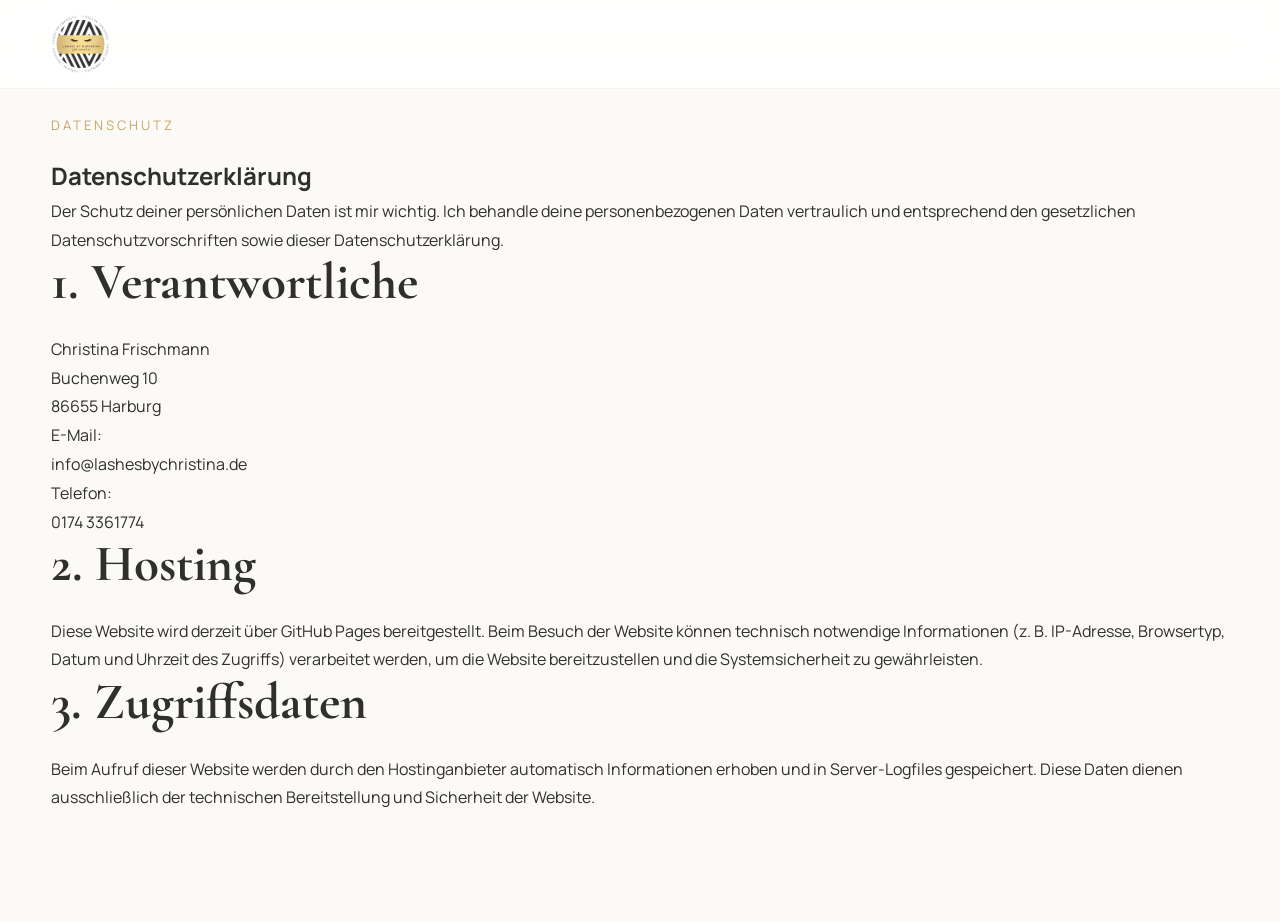
==== datenschutz.html @ be959b38 "Create datenschutz.html" ====
<!DOCTYPE html>
<html lang="de">

<head>

<meta charset="UTF-8">
<meta name="viewport" content="width=device-width, initial-scale=1">

<title>Datenschutzerklärung | Lashes by Christina</title>

<link rel="preconnect" href="https://fonts.googleapis.com">
<link rel="preconnect" href="https://fonts.gstatic.com" crossorigin>

<link href="https://fonts.googleapis.com/css2?family=Cormorant+Garamond:wght@500;600;700&family=Manrope:wght@300;400;500;600&display=swap" rel="stylesheet">

<link rel="stylesheet" href="style.css">

</head>

<body>

<header>

<div class="container">

<a href="index.html" class="logo">

<img src="Beige Minimalist Aesthetic Beauty Salon Price List Instagram Post - 2.png"
alt="Lashes by Christina"
class="logo-image">

</a>

</div>

</header>

<main>

<section>

<div class="container">

<span class="section-label">

Datenschutz

</span>

<h1>

Datenschutzerklärung

</h1>

<p>

Der Schutz deiner persönlichen Daten ist mir wichtig. Ich behandle deine personenbezogenen Daten vertraulich und entsprechend den gesetzlichen Datenschutzvorschriften sowie dieser Datenschutzerklärung.

</p>

<h2>

1. Verantwortliche

</h2>

<p>

Christina Frischmann<br>
Buchenweg 10<br>
86655 Harburg

</p>

<p>

E-Mail:<br>

info@lashesbychristina.de

</p>

<p>

Telefon:<br>

0174 3361774

</p>

<h2>

2. Hosting

</h2>

<p>

Diese Website wird derzeit über GitHub Pages bereitgestellt. Beim Besuch der Website können technisch notwendige Informationen (z. B. IP-Adresse, Browsertyp, Datum und Uhrzeit des Zugriffs) verarbeitet werden, um die Website bereitzustellen und die Systemsicherheit zu gewährleisten.

</p>

<h2>

3. Zugriffsdaten

</h2>

<p>

Beim Aufruf dieser Website werden durch den Hostinganbieter automatisch Informationen erhoben und in Server-Logfiles gespeichert. Diese Daten dienen ausschließlich der technischen Bereitstellung und Sicherheit der Website.

</p>
---- style.css ----
/* ==========================================================
   LASHES BY CHRISTINA
   STYLE.CSS
   TEIL 1
========================================================== */

/* ==========================================================
   VARIABLEN
========================================================== */

:root{

    --bg:#fcfaf7;
    --white:#ffffff;

    --text:#2f2f2f;
    --text-light:#6d6d6d;

    --gold:#c6a56a;
    --gold-dark:#b69158;

    --shadow:0 20px 60px rgba(0,0,0,.08);

    --radius:28px;

    --transition:.35s ease;

    --container:1200px;

}

/* ==========================================================
   RESET
========================================================== */

*{

    margin:0;
    padding:0;
    box-sizing:border-box;

}

html{

    scroll-behavior:smooth;
    scroll-padding-top:95px;

}

body{

    font-family:"Manrope",sans-serif;

    background:var(--bg);

    color:var(--text);

    line-height:1.8;

    overflow-x:hidden;

}

img{

    display:block;

    width:100%;

    height:auto;

}

a{

    color:inherit;

    text-decoration:none;

}

ul{

    list-style:none;

}

.container{

    width:min(92%,var(--container));

    margin:auto;

}

/* ==========================================================
   HEADER
========================================================== */

header{

    position:fixed;

    top:0;
    left:0;

    width:100%;

    z-index:1000;

    background:rgba(255,255,255,.88);

    backdrop-filter:blur(18px);

    border-bottom:1px solid rgba(198,165,106,.15);

    transition:.35s;

}

header .container{

    min-height:88px;

    display:flex;

    justify-content:space-between;

    align-items:center;

}

/* ==========================================================
   LOGO
========================================================== */

.logo-image{

    height:74px;

    width:auto;

}

/* ==========================================================
   NAVIGATION
========================================================== */

nav ul{

    display:flex;

    gap:38px;

}

nav a{

    position:relative;

    font-weight:600;

    transition:.3s;

}

nav a:hover{

    color:var(--gold);

}

nav a::after{

    content:"";

    position:absolute;

    left:0;
    bottom:-8px;

    width:0;

    height:2px;

    background:var(--gold);

    transition:.3s;

}

nav a:hover::after{

    width:100%;

}

/* ==========================================================
   BUTTONS
========================================================== */

.button{

    display:inline-flex;

    justify-content:center;

    align-items:center;

    padding:16px 34px;

    border-radius:999px;

    background:linear-gradient(135deg,#d8ba86,#b98d4c);

    color:#fff;

    font-weight:600;

    transition:.35s;

    box-shadow:0 16px 35px rgba(198,165,106,.28);

}

.button:hover{

    transform:translateY(-3px);

    box-shadow:0 24px 40px rgba(198,165,106,.35);

}

.button-outline{

    display:inline-flex;

    justify-content:center;

    align-items:center;

    padding:16px 34px;

    border-radius:999px;

    border:2px solid var(--gold);

    color:var(--gold);

    font-weight:600;

    transition:.35s;

}

.button-outline:hover{

    background:var(--gold);

    color:#fff;

}

/* ==========================================================
   HERO
========================================================== */

.hero{

    position:relative;

    min-height:100vh;

    display:flex;

    align-items:center;

    background-image:url("E719285A-399B-450E-A9A4-C8543CA5FE6A.jpeg");

    background-size:cover;

    background-position:center;

    background-repeat:no-repeat;

}

.hero-overlay{

    position:absolute;

    inset:0;

    background:linear-gradient(

        90deg,

        rgba(252,250,247,.82) 0%,

        rgba(252,250,247,.62) 40%,

        rgba(252,250,247,.28) 100%

    );

}

.hero-content{

    position:relative;

    z-index:2;

    max-width:650px;

    padding-top:120px;

}

.hero-subtitle{

    display:inline-block;

    margin-bottom:18px;

    color:var(--gold);

    letter-spacing:3px;

    text-transform:uppercase;

    font-size:.82rem;

}

.hero h1{

    font-family:"Cormorant Garamond",serif;

    font-size:clamp(3.5rem,7vw,5.2rem);

    line-height:1.02;

    margin-bottom:30px;

    color:#2f2f2f;

}

.hero-text{

    max-width:560px;

    font-size:1.15rem;

    color:#555;

    margin-bottom:42px;

}
/* ==========================================================
   ALLGEMEINE BEREICHE
========================================================== */

section{

    padding:110px 0;

}

.section-label{

    display:inline-block;

    margin-bottom:16px;

    color:var(--gold);

    text-transform:uppercase;

    letter-spacing:3px;

    font-size:.82rem;

}

section h2{

    font-family:"Cormorant Garamond",serif;

    font-size:clamp(2.4rem,4vw,3.4rem);

    line-height:1.1;

    margin-bottom:24px;

    color:#2f2f2f;

}

.section-intro{

    max-width:720px;

    margin-bottom:60px;

    color:var(--text-light);

    font-size:1.05rem;

}

/* ==========================================================
   STUDIO
========================================================== */

.about{

    background:#ffffff;

}

.about-grid{

    display:grid;

    grid-template-columns:1fr 1fr;

    gap:80px;

    align-items:center;

}

.about-image{

    overflow:hidden;

    border-radius:32px;

    box-shadow:var(--shadow);

}

.about-image img{

    transition:.7s ease;

}

.about-image:hover img{

    transform:scale(1.04);

}

.about-text p{

    margin-bottom:22px;

    color:var(--text-light);

    font-size:1.05rem;

}

.about .button{

    margin-top:18px;

}

/* ==========================================================
   VORTEILE
========================================================== */

.features{

    background:var(--bg);

}

.feature-grid{

    display:grid;

    grid-template-columns:repeat(4,1fr);

    gap:28px;

    margin-top:60px;

}

.feature-card{

    background:#fff;

    padding:38px 30px;

    border-radius:26px;

    box-shadow:var(--shadow);

    transition:var(--transition);

    border:1px solid transparent;

}

.feature-card:hover{

    transform:translateY(-8px);

    border-color:rgba(198,165,106,.35);

}

.feature-card h3{

    font-family:"Cormorant Garamond",serif;

    font-size:1.8rem;

    margin-bottom:18px;

}

.feature-card p{

    color:var(--text-light);

}

/* ==========================================================
   GALERIE
========================================================== */

.gallery{

    background:#ffffff;

}

.gallery-grid{

    display:grid;

    grid-template-columns:repeat(auto-fit,minmax(300px,1fr));

    gap:26px;

    margin-top:60px;

}

.gallery-item{

    overflow:hidden;

    border-radius:28px;

    box-shadow:var(--shadow);

}

.gallery-item img{

    aspect-ratio:4/5;

    object-fit:cover;

    transition:.7s ease;

}

.gallery-item:hover img{

    transform:scale(1.05);

}
/* ==========================================================
   PREISE
========================================================== */

.prices{

    background:var(--bg);

}

.price-grid{

    display:grid;

    grid-template-columns:repeat(3,1fr);

    gap:30px;

    margin-top:60px;

}

.price-card{

    background:#fff;

    padding:50px 35px;

    border-radius:28px;

    box-shadow:var(--shadow);

    border:1px solid rgba(198,165,106,.15);

    transition:var(--transition);

    text-align:center;

}

.price-card:hover{

    transform:translateY(-8px);

    border-color:rgba(198,165,106,.35);

}

.price-card h3{

    font-family:"Cormorant Garamond",serif;

    font-size:2rem;

    margin-bottom:18px;

}

.price{

    font-size:3rem;

    color:var(--gold);

    font-weight:700;

    margin-bottom:20px;

}

.price-card p{

    color:var(--text-light);

}

.price-note{

    text-align:center;

    margin-top:40px;

    color:var(--text-light);

}

/* ==========================================================
   BEWERTUNGEN
========================================================== */

.reviews{

    background:#fff;

}

.review-preview{

    max-width:760px;

    margin:60px auto 0;

    padding:60px;

    background:var(--bg);

    border-radius:30px;

    text-align:center;

    box-shadow:var(--shadow);

}

.stars{

    font-size:2rem;

    letter-spacing:6px;

    margin-bottom:24px;

}

.review-preview p{

    color:var(--text-light);

    margin-bottom:35px;

}

/* ==========================================================
   KONTAKT
========================================================== */

.contact{

    background:linear-gradient(

        180deg,

        #fcfaf7 0%,

        #ffffff 100%

    );

}

.contact-grid{

    display:grid;

    grid-template-columns:1fr 1fr;

    gap:80px;

    align-items:center;

}

.contact-card{

    background:#fff;

    padding:48px;

    border-radius:30px;

    box-shadow:var(--shadow);

}

.contact-card p{

    color:var(--text-light);

}

.contact-info{

    display:flex;

    flex-direction:column;

    gap:18px;

    margin:35px 0;

}

.contact-image{

    overflow:hidden;

    border-radius:30px;

    box-shadow:var(--shadow);

}

.contact-image img{

    transition:.7s ease;

}

.contact-image:hover img{

    transform:scale(1.04);

}

/* ==========================================================
   FOOTER
========================================================== */

footer{

    padding:90px 0 40px;

    background:#faf7f2;

    border-top:1px solid #ece4d8;

}

.footer-grid{

    display:grid;

    grid-template-columns:2fr 1fr 1fr;

    gap:60px;

    margin-bottom:50px;

}

.footer-logo{

    font-family:"Cormorant Garamond",serif;

    font-size:2.2rem;

    margin-bottom:18px;

}

.footer-text{

    color:#777;

}

.footer-links a{

    display:inline-block;

    margin-bottom:12px;

    color:#777;

    transition:.3s;

}

.footer-links a:hover{

    color:var(--gold);

}

.footer-bottom{

    border-top:1px solid #e6ddd0;

    padding-top:30px;

    text-align:center;

    color:#777;

    font-size:.9rem;

}

/* ==========================================================
   SCROLL TO TOP
========================================================== */

.scroll-top{

    position:fixed;

    right:25px;

    bottom:25px;

    width:56px;

    height:56px;

    border:none;

    border-radius:50%;

    background:var(--gold);

    color:#fff;

    font-size:1.3rem;

    cursor:pointer;

    display:flex;

    justify-content:center;

    align-items:center;

    box-shadow:var(--shadow);

    opacity:0;

    visibility:hidden;

    transition:.35s;

    z-index:999;

}

.scroll-top.show{

    opacity:1;

    visibility:visible;

}

.scroll-top:hover{

    background:var(--gold-dark);

    transform:translateY(-4px);

}
/* ==========================================================
   SCROLLBAR
========================================================== */

::-webkit-scrollbar{

    width:10px;

}

::-webkit-scrollbar-track{

    background:#f6f3ef;

}

::-webkit-scrollbar-thumb{

    background:var(--gold);

    border-radius:999px;

}

::-webkit-scrollbar-thumb:hover{

    background:var(--gold-dark);

}

/* ==========================================================
   TEXTAUSWAHL
========================================================== */

::selection{

    background:var(--gold);

    color:#fff;

}

/* ==========================================================
   FOCUS
========================================================== */

a:focus-visible,
.button:focus-visible{

    outline:2px solid var(--gold);

    outline-offset:5px;

}

/* ==========================================================
   RESPONSIVE TABLET
========================================================== */

@media (max-width:992px){

    nav{

        display:none;

    }

    .hero{

        min-height:85vh;

    }

    .hero-content{

        max-width:100%;

        text-align:center;

    }

    .hero-text{

        margin-left:auto;

        margin-right:auto;

    }

    .about-grid,
    .contact-grid{

        grid-template-columns:1fr;

        gap:60px;

    }

    .feature-grid{

        grid-template-columns:repeat(2,1fr);

    }

    .price-grid{

        grid-template-columns:1fr;

    }

    .footer-grid{

        grid-template-columns:1fr;

        text-align:center;

    }

}

/* ==========================================================
   RESPONSIVE HANDY
========================================================== */

@media (max-width:768px){

    header .container{

        min-height:80px;

    }

    .logo-image{

        height:60px;

    }

    section{

        padding:85px 0;

    }

    .hero{

        min-height:78vh;

        text-align:center;

    }

    .hero-content{

        padding-top:110px;

    }

    .hero h1{

        font-size:3rem;

        line-height:1.1;

    }

    .hero-text{

        font-size:1rem;

    }

    .button{

        width:100%;

    }

    .feature-grid,
    .gallery-grid{

        grid-template-columns:1fr;

    }

    .contact-card{

        padding:34px;

    }

    section h2{

        font-size:2.3rem;

    }

}

/* ==========================================================
   KLEINE ANIMATIONEN
========================================================== */

.hero-content{

    animation:fadeHero 1s ease forwards;

}

@keyframes fadeHero{

    from{

        opacity:0;

        transform:translateY(35px);

    }

    to{

        opacity:1;

        transform:translateY(0);

    }

}

.gallery-item img,
.about-image img,
.contact-image img{

    will-change:transform;

}
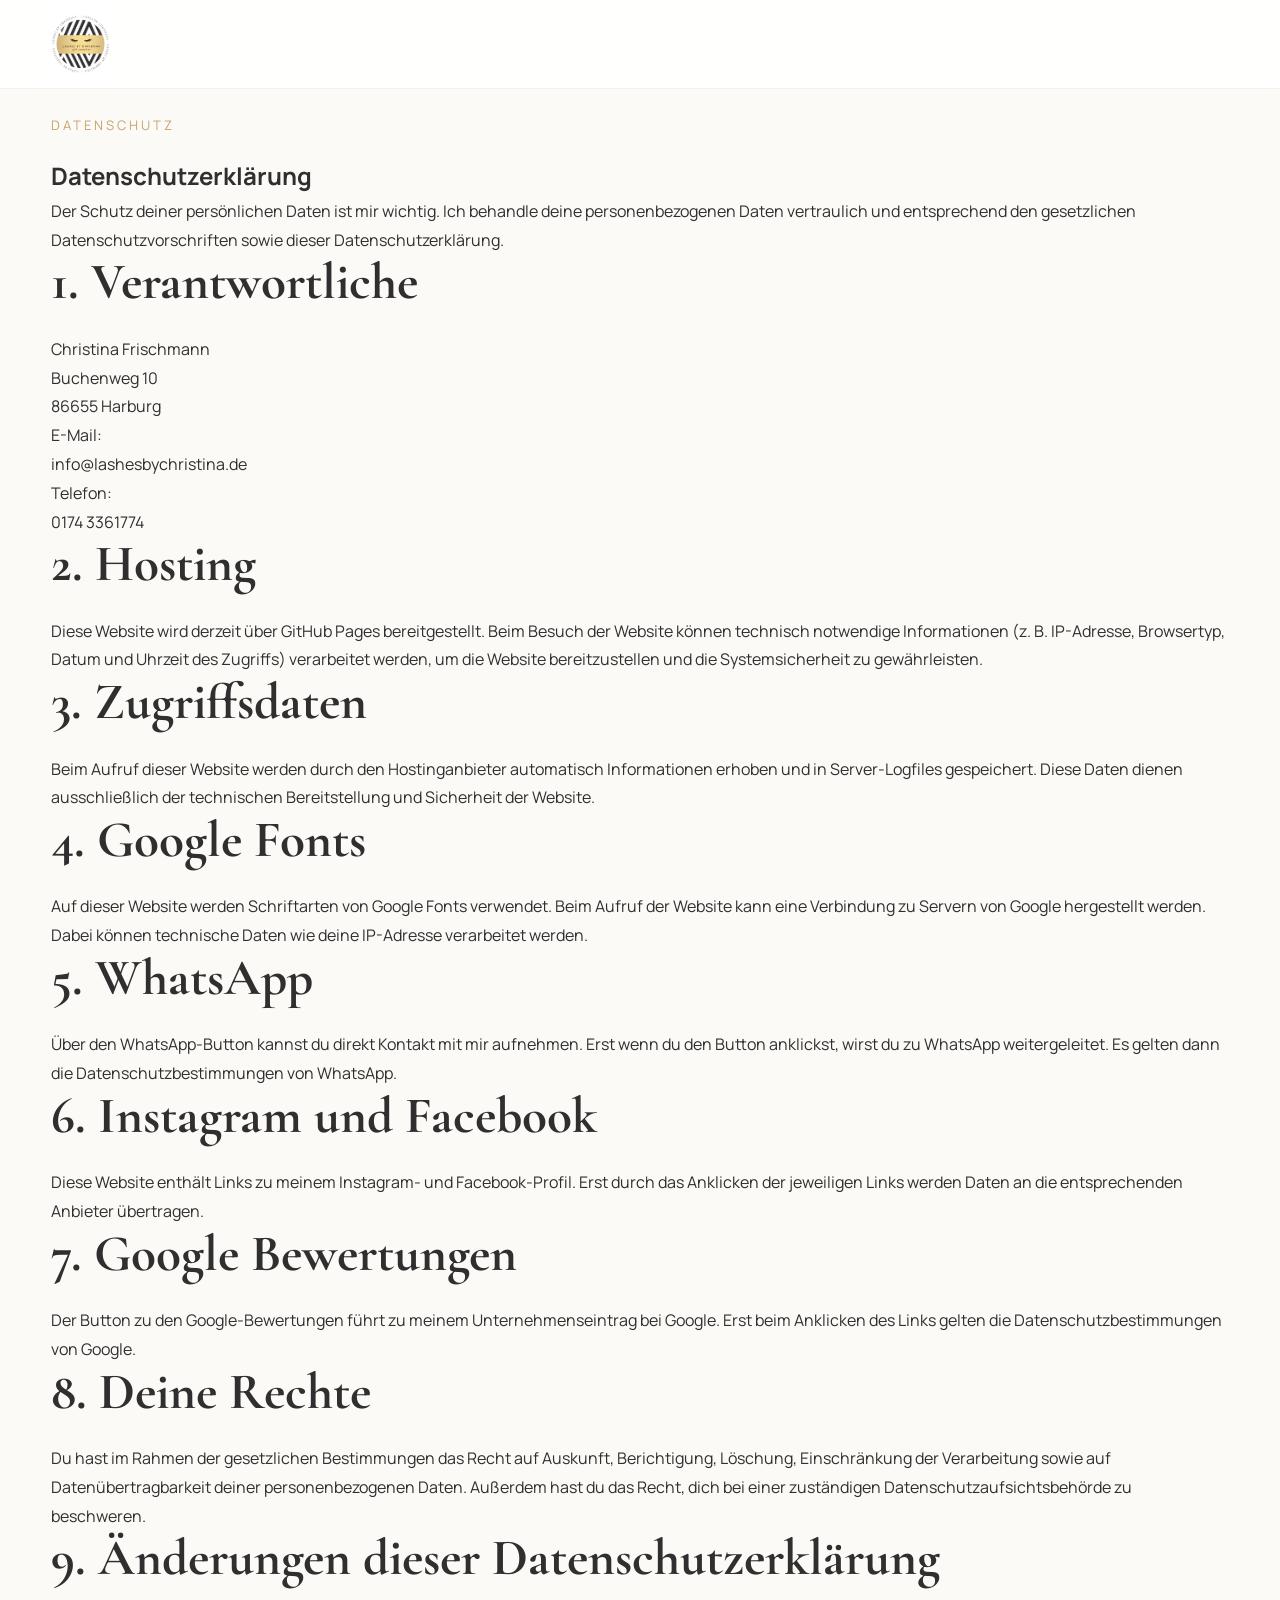
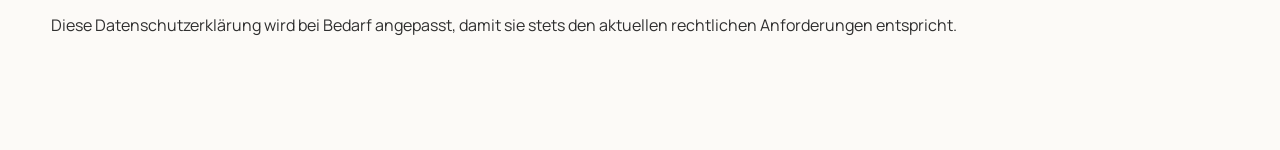
==== commit d812b97d: "Update datenschutz.html" ====
--- a/datenschutz.html
+++ b/datenschutz.html
@@ -112,3 +112,85 @@
 Beim Aufruf dieser Website werden durch den Hostinganbieter automatisch Informationen erhoben und in Server-Logfiles gespeichert. Diese Daten dienen ausschließlich der technischen Bereitstellung und Sicherheit der Website.
 
 </p>
+  <h2>
+
+4. Google Fonts
+
+</h2>
+
+<p>
+
+Auf dieser Website werden Schriftarten von Google Fonts verwendet. Beim Aufruf der Website kann eine Verbindung zu Servern von Google hergestellt werden. Dabei können technische Daten wie deine IP-Adresse verarbeitet werden.
+
+</p>
+
+<h2>
+
+5. WhatsApp
+
+</h2>
+
+<p>
+
+Über den WhatsApp-Button kannst du direkt Kontakt mit mir aufnehmen. Erst wenn du den Button anklickst, wirst du zu WhatsApp weitergeleitet. Es gelten dann die Datenschutzbestimmungen von WhatsApp.
+
+</p>
+
+<h2>
+
+6. Instagram und Facebook
+
+</h2>
+
+<p>
+
+Diese Website enthält Links zu meinem Instagram- und Facebook-Profil. Erst durch das Anklicken der jeweiligen Links werden Daten an die entsprechenden Anbieter übertragen.
+
+</p>
+
+<h2>
+
+7. Google Bewertungen
+
+</h2>
+
+<p>
+
+Der Button zu den Google-Bewertungen führt zu meinem Unternehmenseintrag bei Google. Erst beim Anklicken des Links gelten die Datenschutzbestimmungen von Google.
+
+</p>
+
+<h2>
+
+8. Deine Rechte
+
+</h2>
+
+<p>
+
+Du hast im Rahmen der gesetzlichen Bestimmungen das Recht auf Auskunft, Berichtigung, Löschung, Einschränkung der Verarbeitung sowie auf Datenübertragbarkeit deiner personenbezogenen Daten. Außerdem hast du das Recht, dich bei einer zuständigen Datenschutzaufsichtsbehörde zu beschweren.
+
+</p>
+
+<h2>
+
+9. Änderungen dieser Datenschutzerklärung
+
+</h2>
+
+<p>
+
+Diese Datenschutzerklärung wird bei Bedarf angepasst, damit sie stets den aktuellen rechtlichen Anforderungen entspricht.
+
+</p>
+
+</div>
+
+</section>
+
+</main>
+
+</body>
+
+</html>
+
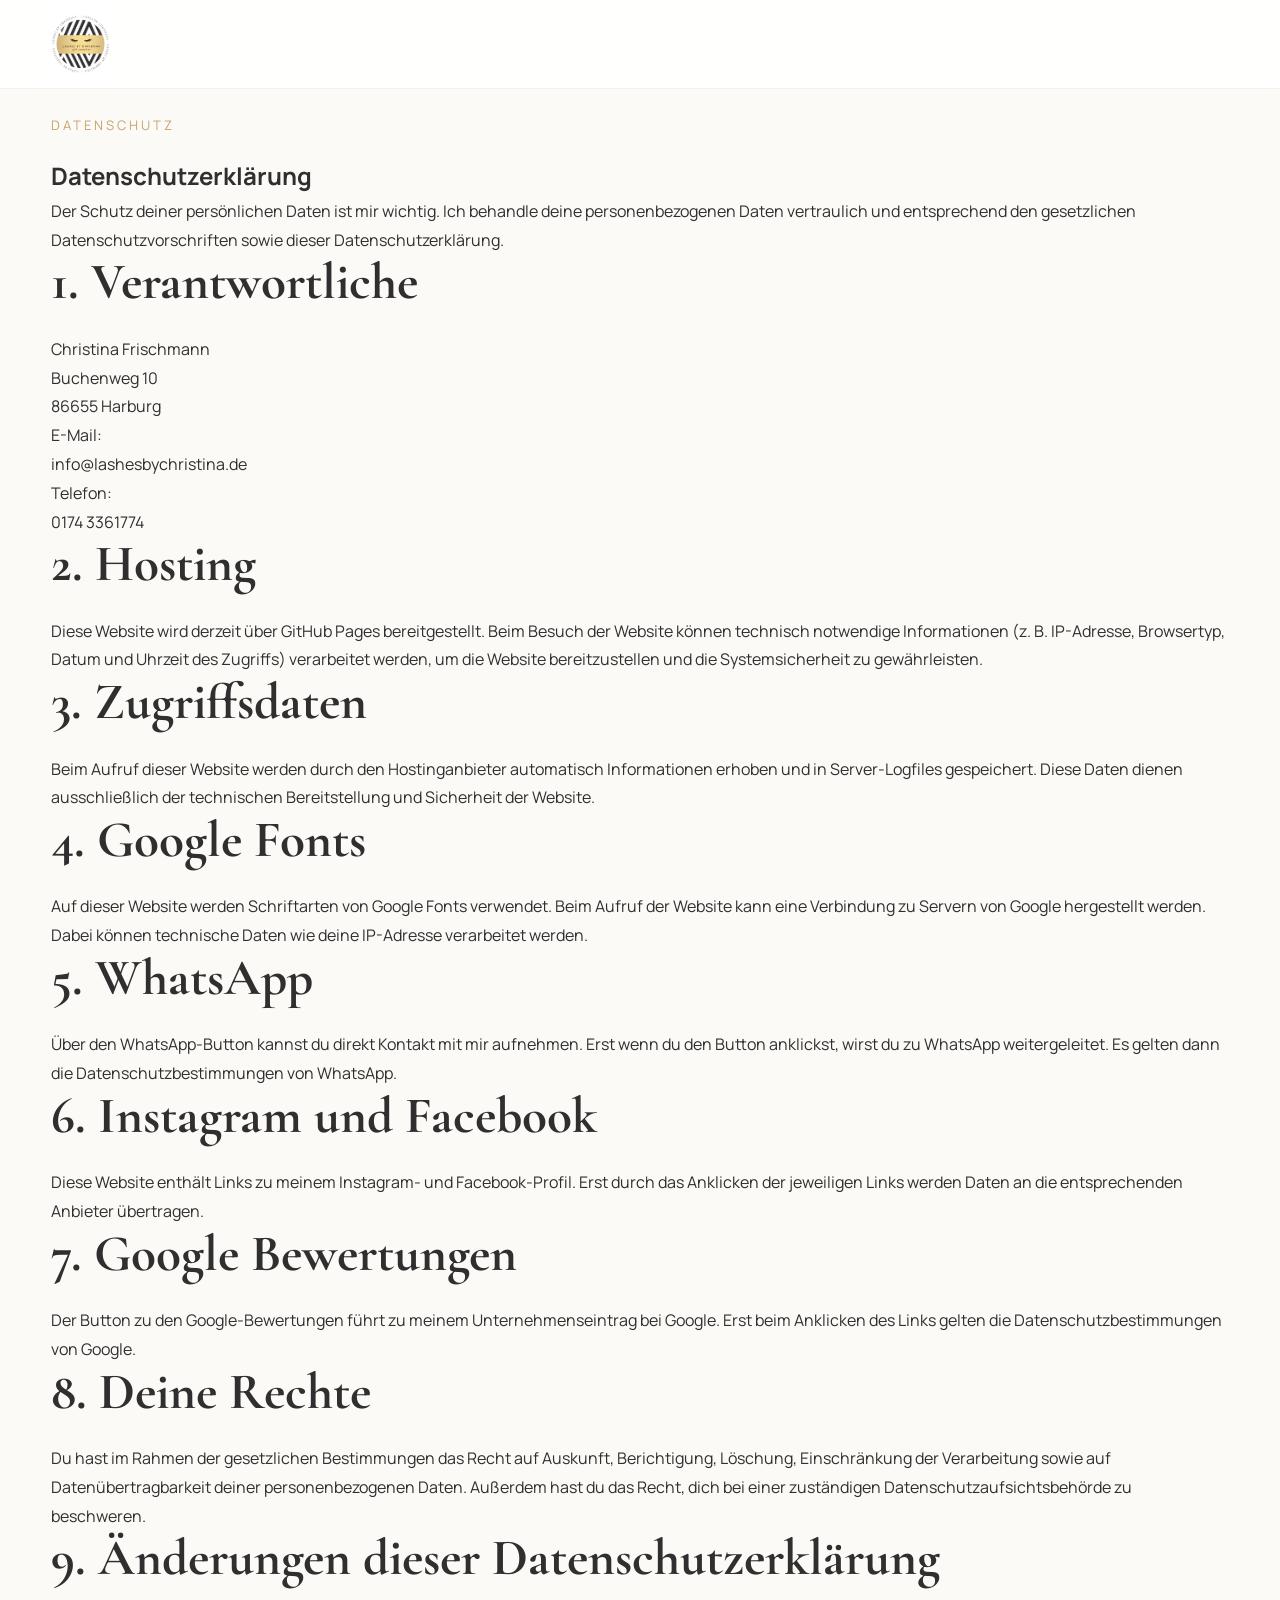
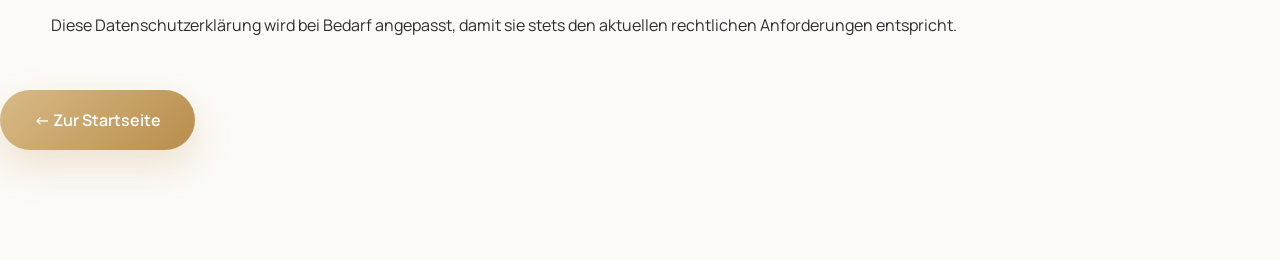
==== commit 93731a97: "Update datenschutz.html" ====
--- a/datenschutz.html
+++ b/datenschutz.html
@@ -186,6 +186,16 @@
 
 </div>
 
+<p style="margin-top:50px;">
+
+<a href="index.html" class="button">
+
+← Zur Startseite
+
+</a>
+
+</p>
+
 </section>
 
 </main>
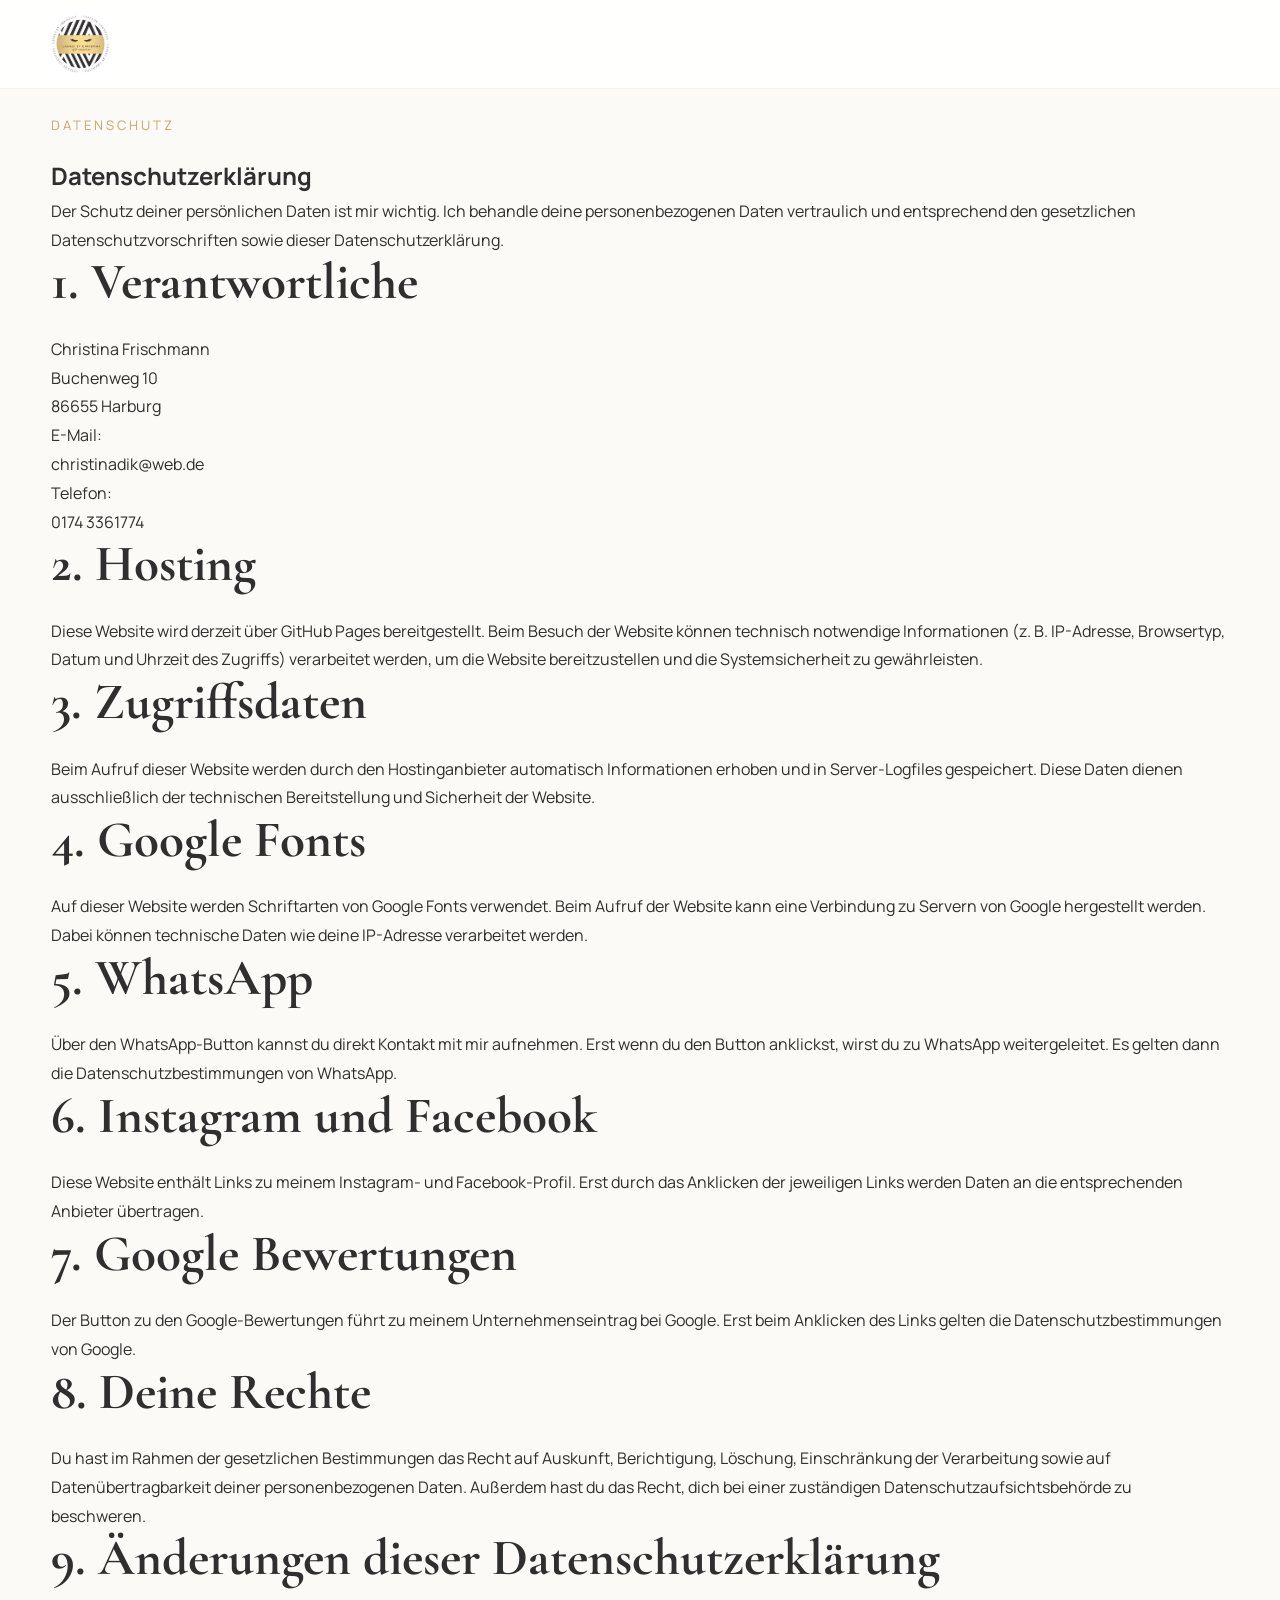
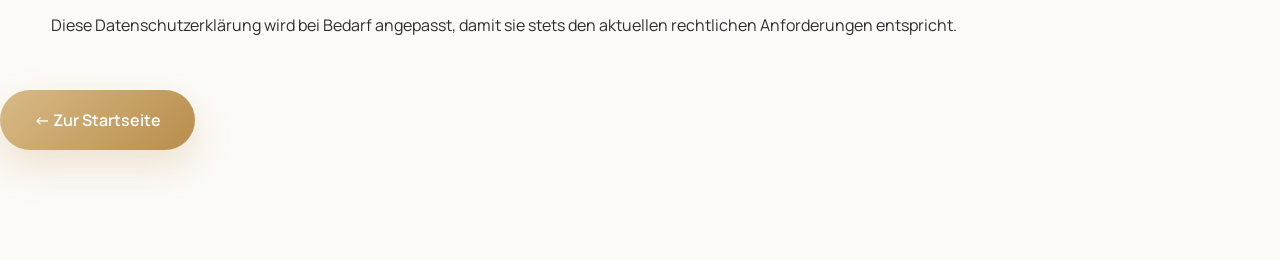
==== commit a215dc13: "Update datenschutz.html" ====
--- a/datenschutz.html
+++ b/datenschutz.html
@@ -77,7 +77,7 @@
 
 E-Mail:<br>
 
-info@lashesbychristina.de
+christinadik@web.de
 
 </p>
 
